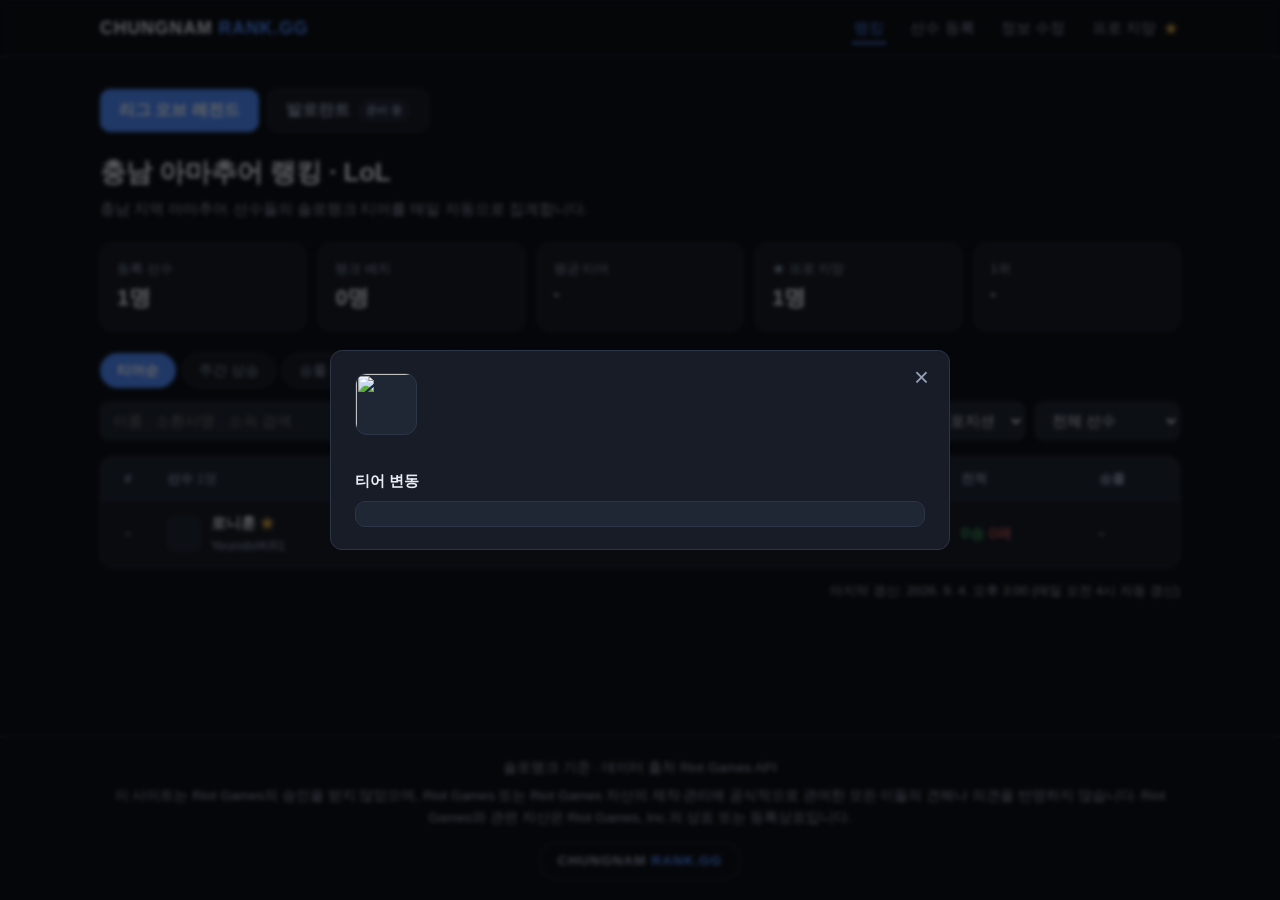
==== index.html @ f0574dc2 "feat: 선수 상세와 티어 변동 그래프 이름을 누르면 그 선수의 순위·전적·자유랭크와 함께 티어가 어떻게 움직였는지 선 그래프로 보여줍니다.  매일 새벽 쌓아두던 data/his" ====
<!DOCTYPE html>
<html lang="ko">
<head>
<meta charset="UTF-8">
<meta name="viewport" content="width=device-width, initial-scale=1">
<title>충남 아마추어 랭킹</title>
<meta name="description" content="충남 지역 아마추어 선수들의 솔로랭크 티어를 매일 자동으로 집계합니다. 등록하면 다음 날부터 랭킹에 오릅니다.">
<meta property="og:type" content="website">
<meta property="og:site_name" content="CHUNGNAM RANK.GG">
<meta property="og:locale" content="ko_KR">
<meta property="og:title" content="충남 아마추어 e스포츠 랭킹">
<meta property="og:description" content="충남 지역 아마추어 선수들의 솔로랭크 티어를 매일 자동으로 집계합니다. 등록하면 다음 날부터 랭킹에 오릅니다.">
<meta property="og:url" content="https://fishsda2-alt.github.io/cne-arena/">
<meta property="og:image" content="https://fishsda2-alt.github.io/cne-arena/assets/og.png">
<meta property="og:image:width" content="1200">
<meta property="og:image:height" content="630">
<meta name="twitter:card" content="summary_large_image">
<link rel="canonical" href="https://fishsda2-alt.github.io/cne-arena/">
<link rel="stylesheet" href="css/style.css">
</head>
<body>

<header class="site-header">
  <div class="container">
    <a class="logo" href="index.html" id="siteName">CHUNGNAM <span>RANK.GG</span></a>
    <nav>
      <a href="index.html" class="active">랭킹</a>
      <a href="register.html">선수 등록</a>
      <a href="edit.html">정보 수정</a>
      <a href="pro.html">프로 지망 <span class="star">★</span></a>
    </nav>
  </div>
</header>

<main>
  <div class="container">
    <!-- 종목 선택 — js/config.js 의 GAMES 목록을 읽어 ranking.js가 그립니다 -->
    <nav class="game-tabs" id="gameTabs" aria-label="종목 선택"></nav>

    <div class="page-title">
      <h1 id="pageTitle">충남 아마추어 랭킹</h1>
      <p id="pageDesc"></p>
    </div>

    <!-- 아직 열지 않은 종목을 골랐을 때 표 대신 나옵니다 -->
    <section class="card notice-card" id="gameNotice" hidden>
      <h2 id="noticeTitle"></h2>
      <div id="noticeBody"></div>
    </section>

    <div id="liveArea">

    <section class="stats">
      <div class="stat"><div class="k">등록 선수</div><div class="v" id="sTotal">-</div></div>
      <div class="stat"><div class="k">랭크 배치</div><div class="v" id="sRanked">-</div></div>
      <div class="stat"><div class="k">평균 티어</div><div class="v small" id="sAvg">-</div></div>
      <div class="stat"><div class="k">★ 프로 지망</div><div class="v" id="sPro">-</div></div>
      <div class="stat"><div class="k">1위</div><div class="v small" id="sTop">-</div></div>
    </section>

    <section class="card dist" id="distBox" hidden>
      <h2>티어 분포 <span id="distNote"></span></h2>
      <div id="dist" class="bars"></div>
    </section>

    <div class="tabs">
      <button data-sort="tier" class="active">티어순</button>
      <button data-sort="weekly">주간 상승</button>
      <button data-sort="winrate">승률 (20판 이상)</button>
      <button data-sort="games">판수</button>
      <button data-sort="flex" class="flex-only">자유랭크</button>
    </div>

    <div class="controls">
      <input type="search" id="q" placeholder="이름 · 소환사명 · 소속 검색">
      <select id="fTeam"><option value="">전체 소속</option></select>
      <select id="fRegion"><option value="">전체 지역</option></select>
      <select id="fPosition"><option value="">전체 포지션</option></select>
      <select id="fPro">
        <option value="">전체 선수</option>
        <option value="pro">★ 프로 지망만</option>
      </select>
    </div>

    <div class="table-wrap">
      <table>
        <thead>
          <tr>
            <th class="rank-no">#</th>
            <th>선수 <span id="count" style="font-weight:400"></span></th>
            <th class="hide-sm">소속</th>
            <th class="hide-sm">포지션</th>
            <th>티어</th>
            <th id="thExtra">어제 대비</th>
            <th class="hide-sm">전적</th>
            <th>승률</th>
          </tr>
        </thead>
        <tbody id="tbody"></tbody>
      </table>
      <div class="empty" id="empty" style="display:none">불러오는 중…</div>
    </div>

      <p class="updated" id="updated"></p>
    </div>
  </div>
</main>

<!-- 선수 상세 — 표에서 이름을 누르면 열립니다 -->
<div class="modal" id="pModal" hidden>
  <div class="modal-back" id="pBack"></div>
  <div class="modal-card" role="dialog" aria-modal="true" aria-labelledby="pName">
    <button class="modal-x" id="pClose" type="button" aria-label="닫기">&times;</button>

    <div class="p-head">
      <img id="pIcon" src="" alt="">
      <div class="p-who">
        <div class="p-name"><span id="pName"></span><span id="pBadges"></span></div>
        <div class="p-id" id="pId"></div>
        <div class="p-meta" id="pMeta"></div>
      </div>
    </div>

    <div class="p-stats" id="pStats"></div>

    <h3 class="p-h3">티어 변동 <span id="pChartNote"></span></h3>
    <div id="pChart" class="p-chart"></div>
  </div>
</div>


<footer class="site-footer">
  <div class="container">
    <p><span id="basis">솔로랭크 기준</span> · 데이터 출처 Riot Games API</p>
    <p style="margin-top:6px">
      이 사이트는 Riot Games의 승인을 받지 않았으며, Riot Games 또는 Riot Games 자산의
      제작·관리에 공식적으로 관여한 모든 이들의 견해나 의견을 반영하지 않습니다.
      Riot Games와 관련 자산은 Riot Games, Inc.의 상표 또는 등록상표입니다.
    </p>
    <p style="margin-top:14px">
      <a class="brand-btn" href="admin.html">CHUNGNAM <span>RANK.GG</span></a>
    </p>
  </div>
</footer>

<script src="js/config.js"></script>
<script src="js/analytics.js"></script>
<script src="js/detail.js"></script>
<script src="js/ranking.js"></script>
</body>
</html>
---- css/style.css ----
/* ===== 충남 아마추어 랭킹 ===== */
:root {
  --bg: #0d1017;
  --surface: #171c26;
  --surface-2: #1f2634;
  --border: #2b3547;
  --text: #e8ecf4;
  --text-dim: #93a0b8;
  --accent: #4f8cff;
  --accent-hover: #6da1ff;
  --gold: #d5a54a;
  --up: #4cd97b;
  --down: #ff6b6b;
  --radius: 12px;
}

* { margin: 0; padding: 0; box-sizing: border-box; }

body {
  font-family: "Segoe UI", "Malgun Gothic", "맑은 고딕", sans-serif;
  background: var(--bg);
  color: var(--text);
  line-height: 1.6;
  min-height: 100vh;
  display: flex;
  flex-direction: column;
}

a { color: var(--accent); }
.container { width: min(1080px, 94%); margin: 0 auto; }

/* ----- 헤더 ----- */
.site-header {
  background: rgba(13, 16, 23, 0.95);
  border-bottom: 1px solid var(--border);
  position: sticky; top: 0; z-index: 20;
  backdrop-filter: blur(6px);
}
.site-header .container {
  display: flex; align-items: center; justify-content: space-between;
  padding: 14px 0; gap: 12px;
}
.logo { font-weight: 800; font-size: 1.1rem; letter-spacing: 1px; text-decoration: none; color: var(--text); }
.logo span { color: var(--accent); }
.site-header nav a {
  color: var(--text-dim); text-decoration: none; margin-left: 18px;
  font-size: 0.94rem; padding: 6px 2px; border-bottom: 2px solid transparent;
}
.site-header nav a:hover { color: var(--text); }
.site-header nav a.active { color: var(--accent); border-bottom-color: var(--accent); }

main { flex: 1; padding: 30px 0 60px; }

.page-title { margin-bottom: 22px; }
.page-title h1 { font-size: 1.6rem; margin-bottom: 4px; }
.page-title p { color: var(--text-dim); font-size: 0.95rem; }

/* ----- 종목 선택 ----- */
/* 정렬 탭(.tabs)보다 한 단계 위의 축이라, 더 크고 각지게 해서 구분합니다. */
.game-tabs { display: flex; gap: 8px; flex-wrap: wrap; margin: 2px 0 20px; }
.game-tabs button {
  display: inline-flex; align-items: center; gap: 8px;
  background: var(--surface); color: var(--text-dim);
  border: 1px solid var(--border); border-radius: 10px;
  padding: 10px 18px; font-size: 1rem; font-weight: 600;
  cursor: pointer; font-family: inherit;
  transition: color .15s, border-color .15s, background .15s;
}
.game-tabs button:hover { color: var(--text); border-color: var(--accent); }
.game-tabs button.active { background: var(--accent); border-color: var(--accent); color: #fff; }
.game-tabs .soon {
  font-size: 0.7rem; font-weight: 600; padding: 2px 7px; border-radius: 999px;
  background: var(--surface-2); color: var(--text-dim); border: 1px solid var(--border);
}
.game-tabs button.active .soon { background: rgba(255,255,255,.2); color: #fff; border-color: transparent; }
/* 폼 안에서 쓸 때 (등록·수정 페이지) */
.game-tabs.pick { margin: 0; }
.game-tabs.pick button { padding: 9px 16px; font-size: 0.94rem; }

/* 아직 열지 않은 종목 안내 */
.notice-card { border-left: 3px solid var(--accent); }
.notice-card p { margin-top: 10px; }

/* ----- 요약 카드 ----- */
.stats {
  display: grid; grid-template-columns: repeat(auto-fit, minmax(140px, 1fr));
  gap: 12px; margin-bottom: 22px;
}
.stat {
  background: var(--surface); border: 1px solid var(--border);
  border-radius: var(--radius); padding: 14px 16px;
}
.stat .k { color: var(--text-dim); font-size: 0.82rem; }
.stat .v { font-size: 1.35rem; font-weight: 700; margin-top: 2px; }
.stat .v.small { font-size: 1rem; font-weight: 600; }

/* ----- 컨트롤 ----- */
.controls {
  display: flex; flex-wrap: wrap; gap: 10px; margin-bottom: 16px;
}
.controls input, .controls select {
  background: var(--surface-2); color: var(--text);
  border: 1px solid var(--border); border-radius: 8px;
  padding: 9px 12px; font-size: 0.92rem; font-family: inherit;
}
.controls input { flex: 1 1 200px; min-width: 0; }
.controls input:focus, .controls select:focus { outline: none; border-color: var(--accent); }

.tabs { display: flex; gap: 6px; margin-bottom: 14px; flex-wrap: wrap; }
.tabs button {
  background: var(--surface); color: var(--text-dim);
  border: 1px solid var(--border); border-radius: 999px;
  padding: 7px 16px; font-size: 0.9rem; cursor: pointer; font-family: inherit;
}
.tabs button:hover { color: var(--text); }
.tabs button.active { background: var(--accent); border-color: var(--accent); color: #fff; font-weight: 600; }

/* 티어 분포 */
.card.dist { padding: 16px 20px; margin-bottom: 14px; }
.card.dist h2 { font-size: 0.95rem; margin-bottom: 2px; }
.card.dist h2 span { font-weight: 400; color: var(--text-dim); font-size: 0.85rem; margin-left: 6px; }

/* ----- 랭킹 표 ----- */
.table-wrap {
  background: var(--surface); border: 1px solid var(--border);
  border-radius: var(--radius); overflow: hidden;
}
table { width: 100%; border-collapse: collapse; }
thead th {
  background: var(--surface-2); color: var(--text-dim);
  font-size: 0.82rem; font-weight: 600; text-align: left;
  padding: 11px 12px; white-space: nowrap;
}
tbody td { padding: 11px 12px; border-top: 1px solid var(--border); font-size: 0.93rem; }
tbody tr:hover { background: rgba(79, 140, 255, 0.06); }

.rank-no { font-weight: 700; width: 54px; text-align: center; color: var(--text-dim); }
.rank-no.top1 { color: var(--gold); font-size: 1.1rem; }
.rank-no.top2 { color: #cfd6e4; }
.rank-no.top3 { color: #c08457; }

.player { display: flex; align-items: center; gap: 10px; min-width: 0; }
.player img, .player .noimg {
  width: 34px; height: 34px; border-radius: 8px; flex: none;
  background: var(--surface-2); border: 1px solid var(--border);
}
.player .who { min-width: 0; }
.player .nm { font-weight: 600; display: block; }
.player .id {
  color: var(--text-dim); font-size: 0.8rem;
  display: block; overflow: hidden; text-overflow: ellipsis; white-space: nowrap; max-width: 190px;
}

.tier { display: flex; align-items: center; gap: 7px; white-space: nowrap; }
.tier .dot { width: 9px; height: 9px; border-radius: 50%; flex: none; }
.tier .lp { color: var(--text-dim); font-size: 0.85rem; }

.delta { font-size: 0.85rem; white-space: nowrap; }
.delta.up { color: var(--up); }
.delta.down { color: var(--down); }
.delta.zero { color: var(--text-dim); }

.wl { white-space: nowrap; }
.wl .w { color: var(--up); }
.wl .l { color: var(--down); }
.wr { font-weight: 600; }
.wr.hi { color: var(--up); }
.wr.lo { color: var(--down); }

/* 프로 트라이아웃 희망 선수 표시 */
.star {
  color: var(--gold); margin-left: 4px; font-size: 0.95em;
  text-shadow: 0 0 6px rgba(213, 165, 74, 0.5); cursor: help;
}

.badge {
  display: inline-block; font-size: 0.72rem; padding: 1px 7px;
  border-radius: 999px; border: 1px solid var(--border);
  color: var(--text-dim); margin-left: 6px; vertical-align: middle;
}
.badge.hot { color: #ffb454; border-color: #6b4a1e; background: rgba(255,180,84,.1); }
.badge.stale { color: var(--text-dim); }

.empty { padding: 48px 20px; text-align: center; color: var(--text-dim); }
.updated { color: var(--text-dim); font-size: 0.83rem; margin-top: 12px; text-align: right; }

/* ----- 선수 상세 ----- */
.modal { position: fixed; inset: 0; z-index: 50; display: flex; align-items: center; justify-content: center; padding: 16px; }
.modal-back { position: absolute; inset: 0; background: rgba(0,0,0,.6); backdrop-filter: blur(2px); }
.modal-card {
  position: relative; width: min(620px, 100%); max-height: 88vh; overflow-y: auto;
  background: var(--surface); border: 1px solid var(--border);
  border-radius: var(--radius); padding: 22px 24px;
}
.modal-x {
  position: absolute; top: 10px; right: 12px; background: none; border: none;
  color: var(--text-dim); font-size: 1.6rem; line-height: 1; cursor: pointer; padding: 4px 8px;
}
.modal-x:hover { color: var(--text); }

.p-head { display: flex; gap: 14px; align-items: center; margin-bottom: 16px; }
.p-head img { width: 62px; height: 62px; border-radius: 12px; flex: none; background: var(--surface-2); border: 1px solid var(--border); }
.p-who { min-width: 0; }
.p-name { font-size: 1.25rem; font-weight: 800; }
.p-id { color: var(--text-dim); font-size: 0.86rem; }
.p-meta { color: var(--text-dim); font-size: 0.86rem; margin-top: 3px; }

.p-stats { display: grid; grid-template-columns: repeat(auto-fit, minmax(120px, 1fr)); gap: 10px; margin-bottom: 18px; }
.p-stats .s { background: var(--surface-2); border: 1px solid var(--border); border-radius: 10px; padding: 10px 12px; }
.p-stats .s .k { color: var(--text-dim); font-size: 0.78rem; }
.p-stats .s .v { font-weight: 700; margin-top: 2px; }
.p-stats .s .v.sm { font-size: 0.92rem; }

.p-h3 { font-size: 0.95rem; margin-bottom: 8px; }
.p-h3 span { font-weight: 400; color: var(--text-dim); font-size: 0.84rem; margin-left: 6px; }
.p-chart { background: var(--surface-2); border: 1px solid var(--border); border-radius: 10px; padding: 12px; }
.p-chart svg { display: block; width: 100%; height: auto; }
.p-chart .note { color: var(--text-dim); font-size: 0.88rem; text-align: center; padding: 22px 8px; }

/* 이름을 누를 수 있다는 표시 */
tbody tr.clickable { cursor: pointer; }
tbody tr.clickable:hover .nm { color: var(--accent); }

@media (max-width: 560px) {
  .modal-card { padding: 18px 16px; }
  .p-head img { width: 50px; height: 50px; }
}

/* ----- 카드 / 안내 ----- */
.card {
  background: var(--surface); border: 1px solid var(--border);
  border-radius: var(--radius); padding: 20px 22px; margin-bottom: 16px;
}
.card h2 { font-size: 1.1rem; margin-bottom: 10px; }
.card h3 { font-size: 0.98rem; margin: 16px 0 6px; }
.card p, .card li { color: var(--text-dim); font-size: 0.93rem; }
.card ol, .card ul { padding-left: 20px; }
.card li { margin: 4px 0; }
.card strong { color: var(--text); }

.card h2 .step-no {
  display: inline-flex; align-items: center; justify-content: center;
  width: 26px; height: 26px; border-radius: 50%;
  background: var(--accent); color: #fff;
  font-size: 0.86rem; font-weight: 700; margin-right: 8px;
  vertical-align: 2px;
}

.field { margin-bottom: 14px; }
.field label { display: block; font-size: 0.88rem; margin-bottom: 5px; color: var(--text-dim); }
.field input[type="text"], .field select {
  width: 100%; background: var(--surface-2); color: var(--text);
  border: 1px solid var(--border); border-radius: 8px;
  padding: 11px 12px; font-size: 1rem; font-family: inherit;
}
.field input:focus, .field select:focus { outline: none; border-color: var(--accent); }

.req, .opt {
  font-size: 0.72rem; padding: 1px 6px; border-radius: 999px;
  margin-left: 5px; vertical-align: 1px;
}
.req { background: rgba(255,107,107,.14); color: var(--down); }
.opt { background: var(--surface-2); color: var(--text-dim); }

.grid-2 { display: grid; grid-template-columns: 1fr 1fr; gap: 0 12px; }
@media (max-width: 560px) { .grid-2 { grid-template-columns: 1fr; } }

/* 체크박스 항목 */
.field.check label {
  display: flex; align-items: flex-start; gap: 9px;
  color: var(--text); font-size: 0.92rem; cursor: pointer; margin-bottom: 0;
}
.field.check input[type="checkbox"] {
  width: 18px; height: 18px; margin-top: 2px; flex: none;
  accent-color: var(--accent); cursor: pointer;
}

/* 입력 오류 문구 */
.err {
  display: none; color: var(--down); font-size: 0.84rem; margin-top: 5px;
}
.err.show { display: block; }

/* 제출 결과 */
.result-box {
  display: none; margin-top: 16px; padding: 16px 18px;
  border-radius: var(--radius); border: 1px solid var(--up);
  background: rgba(76, 217, 123, 0.08);
}
.result-box.show { display: block; }
.result-box.error { border-color: var(--down); background: rgba(255, 107, 107, 0.08); }
.result-box h3 { margin: 0 0 6px; font-size: 1rem; color: var(--up); }
.result-box.error h3 { color: var(--down); }
.result-box p { color: var(--text); font-size: 0.92rem; }

.mail-preview {
  margin-top: 12px; padding: 14px; border-radius: 8px;
  background: var(--bg); border: 1px solid var(--border);
  color: var(--text-dim); font-size: 0.85rem; line-height: 1.7;
  font-family: "Consolas", "D2Coding", monospace;
  white-space: pre-wrap; word-break: break-word;
  max-height: 420px; overflow-y: auto;
}

.mail-to {
  display: flex; align-items: center; gap: 12px; flex-wrap: wrap;
  background: var(--surface-2); border: 1px solid var(--border);
  border-radius: 8px; padding: 12px 14px;
  font-size: 1.05rem; font-weight: 600; word-break: break-all;
}
.btn-row { display: flex; gap: 10px; margin-top: 14px; flex-wrap: wrap; }
.copied {
  display: none; margin-top: 10px; color: var(--up); font-size: 0.88rem;
}
.copied.show { display: block; }

.btn {
  display: inline-block; background: var(--accent); color: #fff;
  border: none; border-radius: 8px; padding: 11px 22px;
  font-size: 0.96rem; font-weight: 600; cursor: pointer;
  text-decoration: none; font-family: inherit;
}
.btn:hover { background: var(--accent-hover); }
.btn.ghost { background: transparent; border: 1px solid var(--border); color: var(--text); }
.btn.btn-lg { width: 100%; padding: 14px 22px; font-size: 1.05rem; margin-top: 6px; }
.btn.btn-sm { padding: 6px 14px; font-size: 0.85rem; }
.btn:disabled { opacity: .5; cursor: not-allowed; }
.btn.btn-danger { background: var(--down); }
.btn.btn-danger:hover { background: #ff8585; }

/* 되돌릴 수 없는 동작 앞의 경고 */
.danger-note {
  border: 1px solid var(--down);
  background: rgba(255, 107, 107, 0.08);
  border-radius: var(--radius); padding: 14px 18px; margin-bottom: 18px;
  font-size: 0.92rem; color: var(--text-dim); line-height: 1.7;
}
.danger-note strong { color: var(--text); }

.icon-result {
  display: none; margin-top: 14px; padding: 16px;
  background: var(--surface-2); border: 1px solid var(--border); border-radius: var(--radius);
  align-items: center; gap: 16px;
}
.icon-result.show { display: flex; }
.icon-result img {
  width: 84px; height: 84px; border-radius: 12px; flex: none;
  border: 2px solid var(--accent);
}
.icon-result .n { font-size: 1.5rem; font-weight: 800; color: var(--accent); }
.icon-result .t { color: var(--text-dim); font-size: 0.9rem; }
.hint { color: var(--down); font-size: 0.88rem; margin-top: 8px; display: none; }
.hint.show { display: block; }

.notice {
  border-left: 3px solid var(--accent);
  background: rgba(79, 140, 255, 0.07);
  padding: 12px 16px; border-radius: 0 8px 8px 0; margin: 12px 0;
  font-size: 0.9rem; color: var(--text-dim);
}

/* 푸터의 브랜드 버튼 — 운영 현황 페이지 입구 */
.brand-btn {
  display: inline-block; text-decoration: none;
  border: 1px solid var(--border); border-radius: 999px;
  padding: 7px 18px; color: var(--text-dim);
  font-weight: 800; letter-spacing: 1px; font-size: 0.85rem;
}
.brand-btn span { color: var(--accent); }
.brand-btn:hover { color: var(--text); border-color: var(--accent); }

/* ----- 운영 현황 ----- */
/* 관리 부분은 '운영자 도구'를 열었을 때만 보입니다 (화면 정리용이지 잠금이 아닙니다) */
body:not(.manage) .manage-only { display: none !important; }
.foot-note { color: var(--text-dim); font-size: 0.86rem; margin-top: 12px; }
.foot-note a { color: var(--text-dim); }
.foot-note a:hover { color: var(--accent); }

.admin-grid { gap: 0 16px; }
.bars { display: flex; flex-direction: column; gap: 8px; margin-top: 10px; }
.bar { display: grid; grid-template-columns: 88px 1fr 38px; align-items: center; gap: 10px; }
.bar .bl { font-size: 0.86rem; color: var(--text-dim); overflow: hidden; text-overflow: ellipsis; white-space: nowrap; }
.bar .bt { background: var(--surface-2); border-radius: 999px; height: 10px; overflow: hidden; }
.bar .bf { display: block; height: 100%; background: var(--accent); border-radius: 999px; }
.bar .bn { font-size: 0.86rem; font-weight: 700; text-align: right; }

.chip {
  display: inline-block; font-size: 0.76rem; padding: 2px 8px; border-radius: 999px;
  border: 1px solid var(--border); color: var(--text-dim); background: var(--surface-2);
  white-space: nowrap;
}
.chip.ok { color: var(--up); border-color: rgba(76,217,123,.4); }
.chip.warn { color: var(--gold); border-color: rgba(213,165,74,.4); }
.ops { white-space: nowrap; }
.ops .btn { margin-right: 4px; }
#tbody .nm { font-weight: 600; display: block; }
#tbody .id { color: var(--text-dim); font-size: 0.8rem; display: block; }

@media (max-width: 720px) {
  .admin-grid { grid-template-columns: 1fr; }
  .bar { grid-template-columns: 70px 1fr 32px; }
}

.site-footer {
  border-top: 1px solid var(--border); padding: 20px 0;
  color: var(--text-dim); font-size: 0.85rem; text-align: center;
}

/* ----- 모바일 ----- */
@media (max-width: 720px) {
  .site-header .container { flex-direction: column; align-items: flex-start; gap: 6px; }
  .site-header nav a { margin-left: 0; margin-right: 16px; }
  .game-tabs button { padding: 9px 14px; font-size: 0.94rem; }
  .hide-sm { display: none; }
  .table-wrap { overflow-x: auto; }
  tbody td, thead th { padding: 9px 7px; font-size: 0.86rem; }
  .player img, .player .noimg { width: 28px; height: 28px; }
  .player .id { max-width: 96px; font-size: 0.75rem; }
  .rank-no { width: 34px; }
  /* 좁은 화면에서는 티어·변동 표기가 줄바꿈되도록 허용 (가로 스크롤 방지) */
  .tier, .delta { white-space: normal; }
  .tier { gap: 5px; }
}
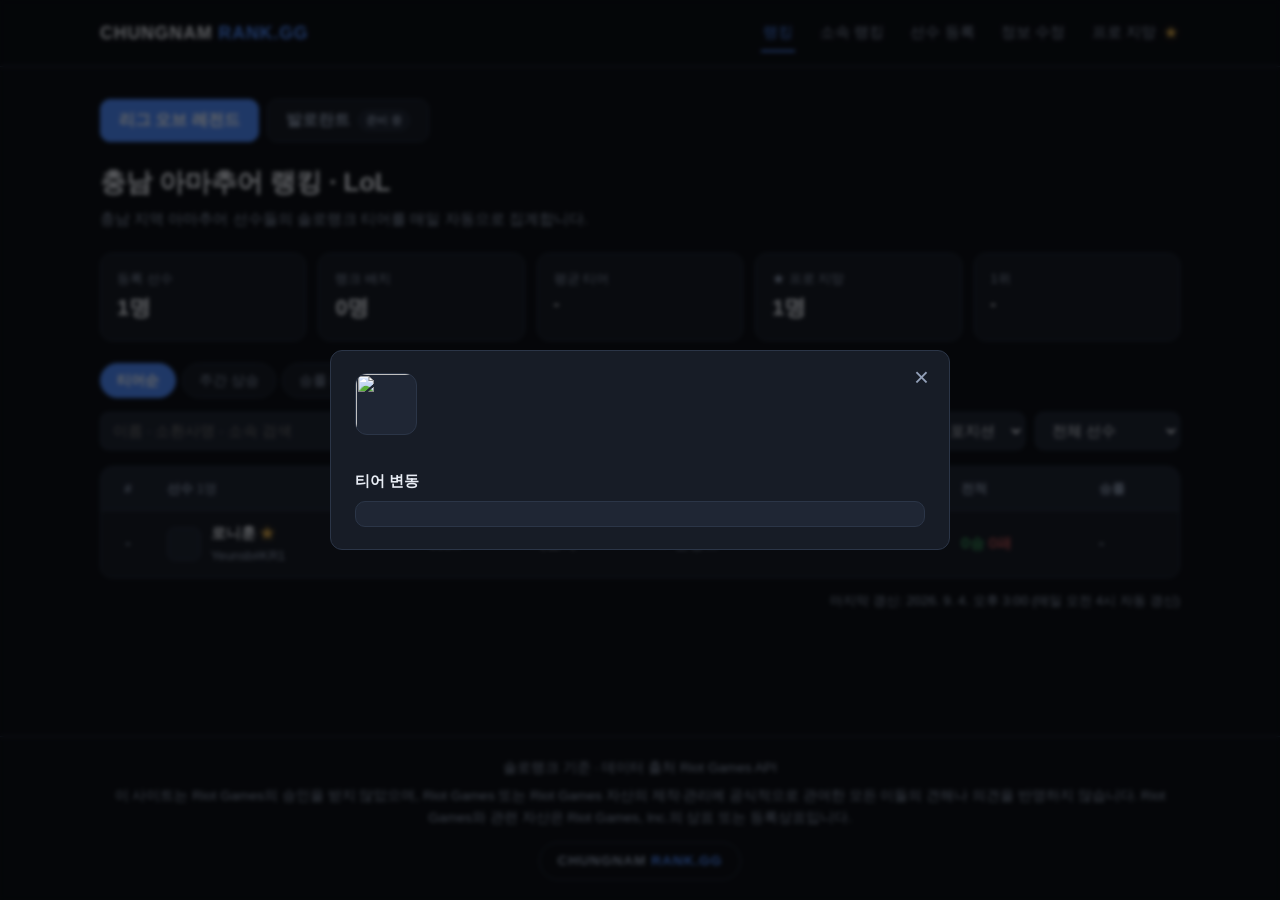
==== commit 36c03300: "feat: 소속·지역 랭킹 학교·클럽 단위, 시·군 단위 순위를 따로 봅니다. 지역 아마추어 씬에서는 선수가 한 명씩 오는 것보다 팀이 통째로 오는 편이 흔해서, "우리 학교가 몇" ====
--- a/index.html
+++ b/index.html
@@ -25,6 +25,7 @@
     <a class="logo" href="index.html" id="siteName">CHUNGNAM <span>RANK.GG</span></a>
     <nav>
       <a href="index.html" class="active">랭킹</a>
+      <a href="teams.html">소속 랭킹</a>
       <a href="register.html">선수 등록</a>
       <a href="edit.html">정보 수정</a>
       <a href="pro.html">프로 지망 <span class="star">★</span></a>
--- a/css/style.css
+++ b/css/style.css
@@ -45,6 +45,8 @@
 .site-header nav a {
   color: var(--text-dim); text-decoration: none; margin-left: 18px;
   font-size: 0.94rem; padding: 6px 2px; border-bottom: 2px solid transparent;
+  /* 좁은 화면에서 메뉴가 두 줄이 되더라도 낱말 가운데서 끊기지 않게 */
+  white-space: nowrap; display: inline-block;
 }
 .site-header nav a:hover { color: var(--text); }
 .site-header nav a.active { color: var(--accent); border-bottom-color: var(--accent); }
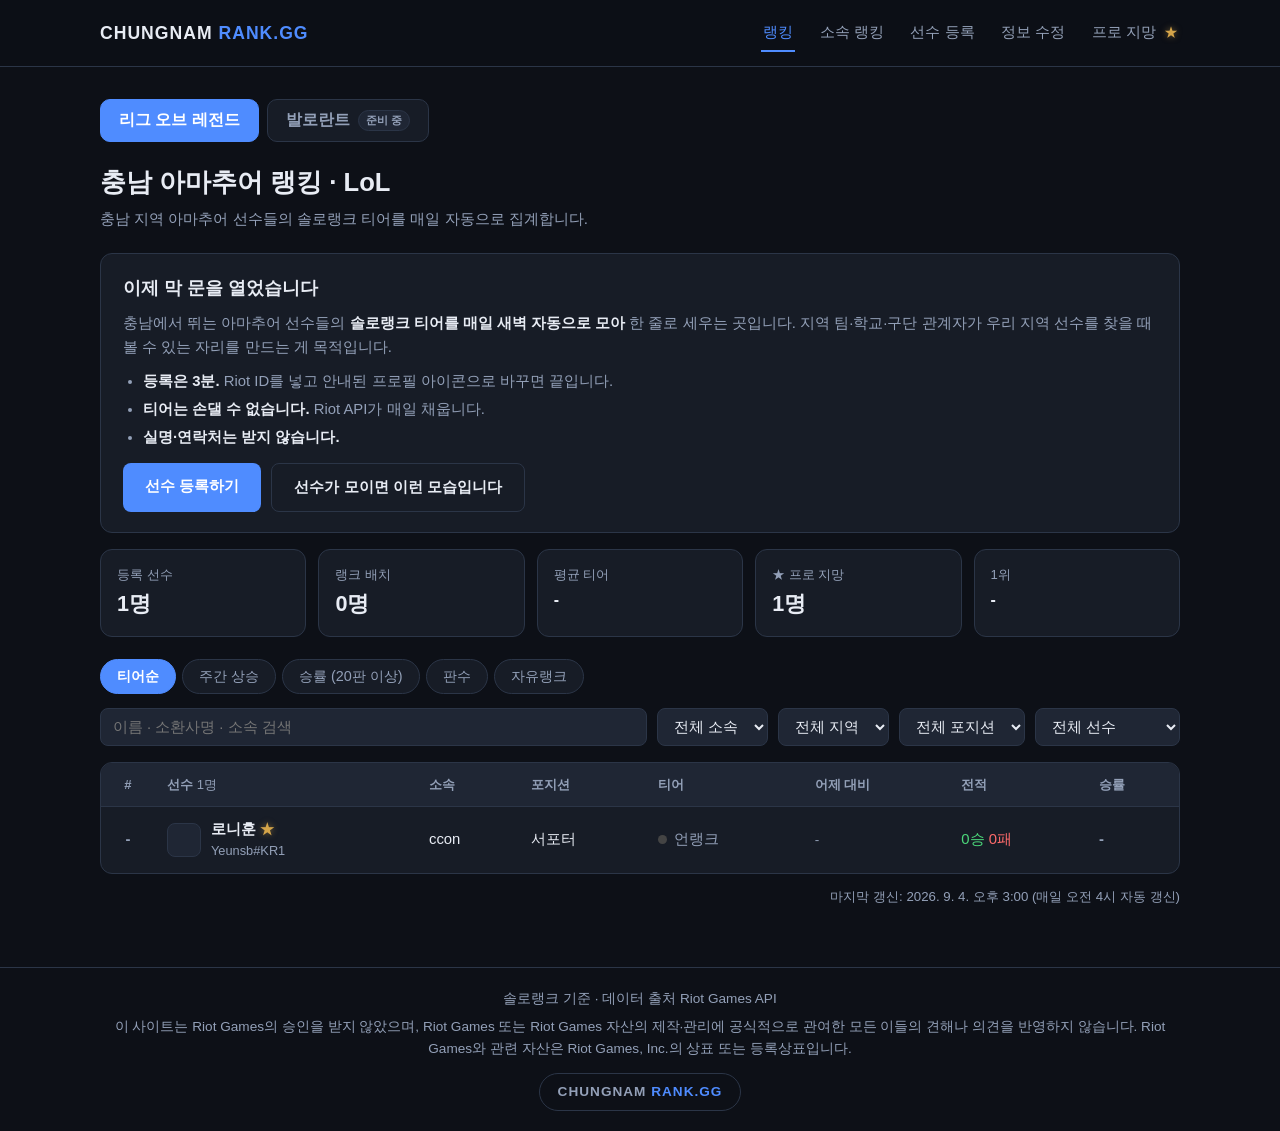
==== commit c4b3d858: "feat: 예시 데이터 배너와 '이제 막 문을 열었습니다' 안내 선수가 아직 1명이라 첫 화면이 비어 보이는 문제를, 가짜 선수를 넣는 대신 화면으로 풉니다.  - 예시 화면(?s" ====
--- a/index.html
+++ b/index.html
@@ -50,6 +50,36 @@
     </section>
 
     <div id="liveArea">
+
+      <!-- 예시 데이터를 보고 있을 때. 표시가 없으면 조작으로 오해받을 수 있습니다 -->
+      <div class="sample-bar" id="sampleBar" hidden>
+        <div>
+          <strong>예시 화면입니다.</strong>
+          아래 선수들은 <strong>실재하지 않는 가짜 데이터</strong>로,
+          선수가 모이면 어떤 모습인지 보여주기 위한 것입니다.
+        </div>
+        <a class="btn btn-sm" href="index.html">실제 랭킹 보기</a>
+      </div>
+
+      <!-- 아직 선수가 적을 때. 빈 표만 있으면 무슨 곳인지 알 수가 없습니다 -->
+      <section class="card intro-card" id="introCard" hidden>
+        <h2>이제 막 문을 열었습니다</h2>
+        <p>
+          충남에서 뛰는 아마추어 선수들의 <strong>솔로랭크 티어를 매일 새벽 자동으로 모아</strong>
+          한 줄로 세우는 곳입니다. 지역 팀·학교·구단 관계자가 우리 지역 선수를 찾을 때
+          볼 수 있는 자리를 만드는 게 목적입니다.
+        </p>
+        <ul>
+          <li><strong>등록은 3분.</strong> Riot ID를 넣고 안내된 프로필 아이콘으로 바꾸면 끝입니다.</li>
+          <li><strong>티어는 손댈 수 없습니다.</strong> Riot API가 매일 채웁니다.</li>
+          <li><strong>실명·연락처는 받지 않습니다.</strong></li>
+        </ul>
+        <div class="btn-row">
+          <a class="btn" href="register.html">선수 등록하기</a>
+          <a class="btn ghost" href="index.html?sample">선수가 모이면 이런 모습입니다</a>
+        </div>
+      </section>
+
 
     <section class="stats">
       <div class="stat"><div class="k">등록 선수</div><div class="v" id="sTotal">-</div></div>
--- a/css/style.css
+++ b/css/style.css
@@ -16,6 +16,12 @@
 
 * { margin: 0; padding: 0; box-sizing: border-box; }
 
+/* hidden 속성이 항상 이기게 합니다.
+   브라우저 기본값은 [hidden]{display:none} 인데 우선순위가 가장 낮아서,
+   .modal{display:flex} 처럼 display 를 지정한 클래스가 있으면 그냥 무시됩니다.
+   실제로 상세 모달이 늘 떠 있는 사고가 났습니다. */
+[hidden] { display: none !important; }
+
 body {
   font-family: "Segoe UI", "Malgun Gothic", "맑은 고딕", sans-serif;
   background: var(--bg);
@@ -116,6 +122,22 @@
 }
 .tabs button:hover { color: var(--text); }
 .tabs button.active { background: var(--accent); border-color: var(--accent); color: #fff; font-weight: 600; }
+
+/* 예시 데이터를 보고 있다는 표시 */
+.sample-bar {
+  display: flex; align-items: center; justify-content: space-between; gap: 14px;
+  flex-wrap: wrap; margin-bottom: 14px; padding: 12px 16px;
+  border: 1px solid var(--gold); border-radius: var(--radius);
+  background: rgba(213, 165, 74, 0.1);
+  color: var(--text-dim); font-size: 0.9rem; line-height: 1.6;
+}
+.sample-bar strong { color: var(--gold); }
+.sample-bar .btn { background: var(--gold); color: #1b1405; flex: none; }
+.sample-bar .btn:hover { background: #e8bd63; }
+
+/* 아직 선수가 적을 때의 안내 */
+.intro-card { border-left: 3px solid var(--accent); }
+.intro-card ul { margin-top: 10px; }
 
 /* 티어 분포 */
 .card.dist { padding: 16px 20px; margin-bottom: 14px; }
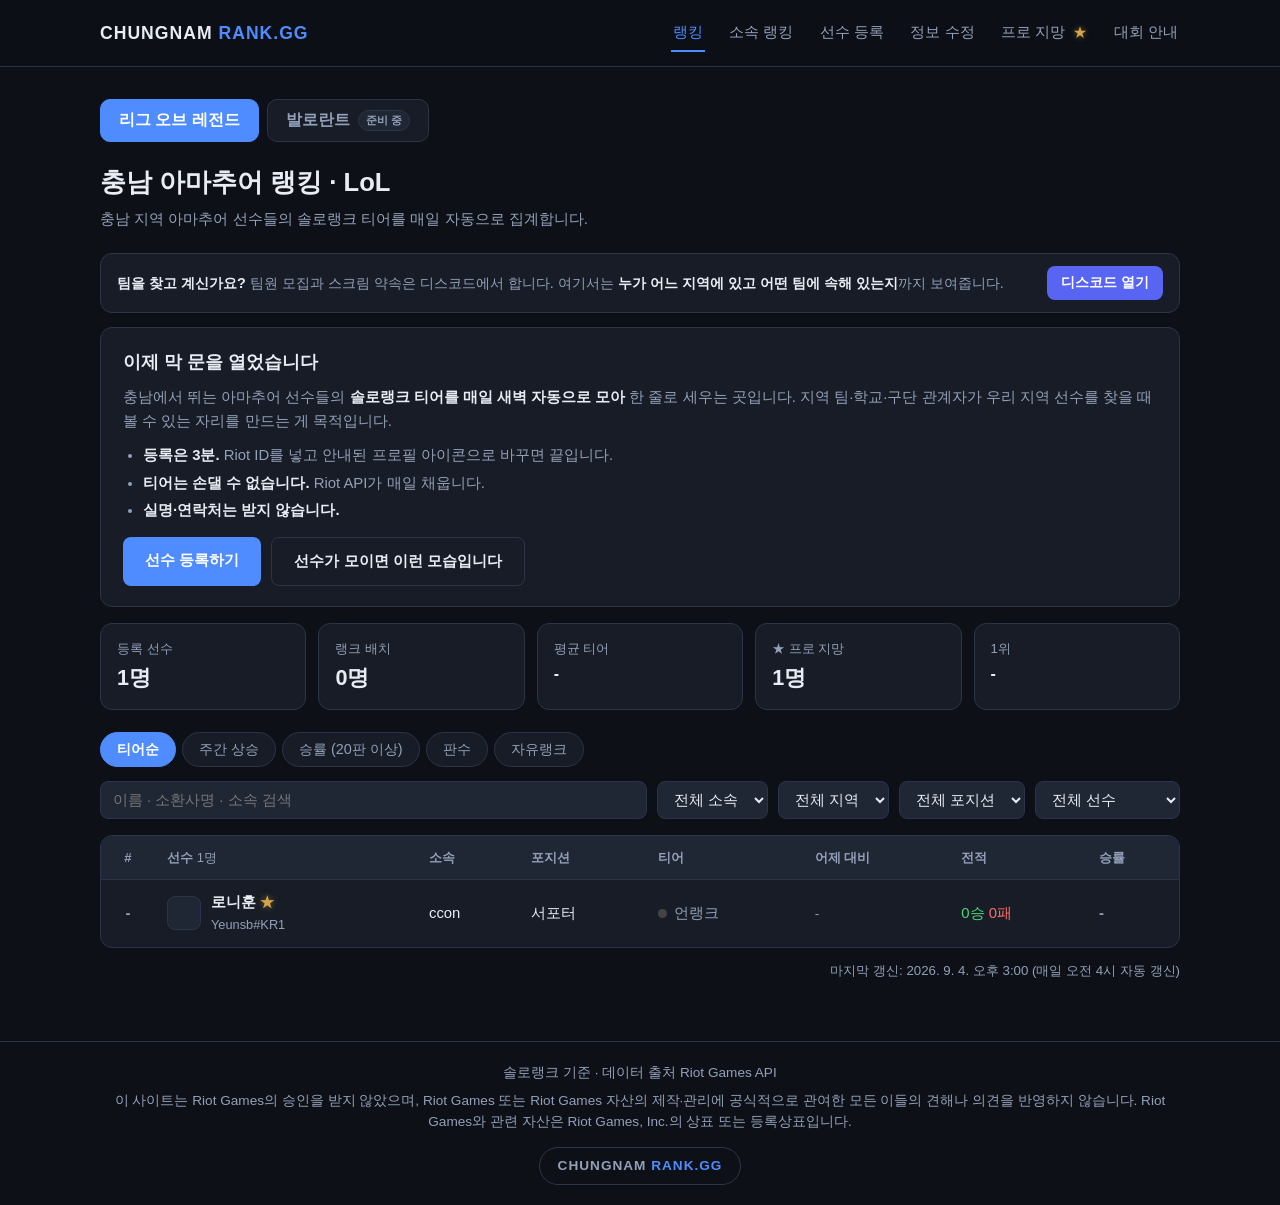
==== commit 8175ec11: "refactor: 대회 안내를 전용 페이지로 (메뉴 맨 오른쪽) 랭킹 첫 화면에 얹어두니 표 위가 복잡했습니다. 페이지를 따로 두니 지난 대회까지 담을 수 있어서 오히려 내용이 늘" ====
--- a/index.html
+++ b/index.html
@@ -29,6 +29,7 @@
       <a href="register.html">선수 등록</a>
       <a href="edit.html">정보 수정</a>
       <a href="pro.html">프로 지망 <span class="star">★</span></a>
+      <a href="events.html">대회 안내</a>
     </nav>
   </div>
 </header>
@@ -60,6 +61,8 @@
         </div>
         <a class="btn btn-sm" href="index.html">실제 랭킹 보기</a>
       </div>
+
+      <div class="discord-bar" id="discordBar" hidden></div>
 
       <!-- 아직 선수가 적을 때. 빈 표만 있으면 무슨 곳인지 알 수가 없습니다 -->
       <section class="card intro-card" id="introCard" hidden>
@@ -176,6 +179,7 @@
 
 <script src="js/config.js"></script>
 <script src="js/analytics.js"></script>
+<script src="js/events.js"></script>
 <script src="js/detail.js"></script>
 <script src="js/ranking.js"></script>
 </body>
--- a/css/style.css
+++ b/css/style.css
@@ -123,6 +123,67 @@
 .tabs button:hover { color: var(--text); }
 .tabs button.active { background: var(--accent); border-color: var(--accent); color: #fff; font-weight: 600; }
 
+/* 소속 랭킹 — 펼친 팀원 목록 */
+#tbody tr.clickable .more {
+  color: var(--text-dim); font-size: 0.78rem; margin-left: 8px; opacity: 0; transition: opacity .15s;
+}
+#tbody tr.clickable:hover .more, #tbody tr.clickable.open .more { opacity: 1; }
+#tbody tr.clickable.open .more::after { content: " 접기"; }
+#tbody tr.clickable.open .more { font-size: 0; }
+#tbody tr.clickable.open .more::after { font-size: 0.78rem; }
+tr.roster td { background: var(--bg); padding: 10px 12px; }
+.roster-list { display: grid; grid-template-columns: repeat(auto-fill, minmax(210px, 1fr)); gap: 8px; }
+.rm {
+  display: flex; align-items: center; gap: 8px; text-decoration: none;
+  background: var(--surface-2); border: 1px solid var(--border);
+  border-radius: 8px; padding: 8px 11px; color: var(--text); font-size: 0.88rem;
+}
+.rm:hover { border-color: var(--accent); }
+.rm-name { font-weight: 600; }
+.rm-pos { color: var(--text-dim); font-size: 0.8rem; }
+.rm-tier { margin-left: auto; color: var(--text-dim); font-size: 0.8rem; white-space: nowrap; }
+
+/* ----- 대회 안내 ----- */
+.ev-box h2 { font-size: 1rem; margin-bottom: 12px; }
+.ev-list { display: flex; flex-direction: column; gap: 12px; }
+.ev {
+  display: flex; gap: 14px; align-items: stretch;
+  background: var(--surface-2); border: 1px solid var(--border);
+  border-radius: 10px; padding: 14px 16px;
+}
+.ev-poster { width: 84px; border-radius: 8px; object-fit: cover; flex: none; align-self: flex-start; }
+.ev-body { min-width: 0; flex: 1; }
+.ev-top { display: flex; align-items: center; gap: 8px; flex-wrap: wrap; }
+.ev-name { font-weight: 700; font-size: 1rem; }
+.ev-meta { color: var(--text-dim); font-size: 0.86rem; margin-top: 4px; }
+.ev-note { color: var(--text-dim); font-size: 0.88rem; margin-top: 6px; }
+.ev-foot { display: flex; align-items: center; gap: 10px; flex-wrap: wrap; margin-top: 10px; }
+.ev-apply { font-size: 0.84rem; color: var(--gold); }
+.ev-apply.done { color: var(--text-dim); }
+
+.ev-box + .ev-box { margin-top: 16px; }
+.ev-box .empty { padding: 28px 12px; }
+/* 지난 대회는 눈에 덜 띄게 — 있다는 것만 알면 됩니다 */
+.ev-list.past .ev { opacity: .62; }
+.ev-list.past .ev:hover { opacity: 1; }
+
+/* 팀 모집은 디스코드에서 */
+.discord-bar {
+  display: flex; align-items: center; justify-content: space-between; gap: 14px;
+  flex-wrap: wrap; margin-bottom: 14px; padding: 12px 16px;
+  border: 1px solid var(--border); border-radius: var(--radius);
+  background: var(--surface); color: var(--text-dim);
+  font-size: 0.9rem; line-height: 1.6;
+}
+.discord-bar strong { color: var(--text); }
+.discord-bar .btn { background: #5865f2; flex: none; }
+.discord-bar .btn:hover { background: #6b77f5; }
+
+@media (max-width: 560px) {
+  .ev { flex-direction: column; }
+  .ev-poster { width: 100%; max-height: 180px; }
+}
+
 /* 예시 데이터를 보고 있다는 표시 */
 .sample-bar {
   display: flex; align-items: center; justify-content: space-between; gap: 14px;
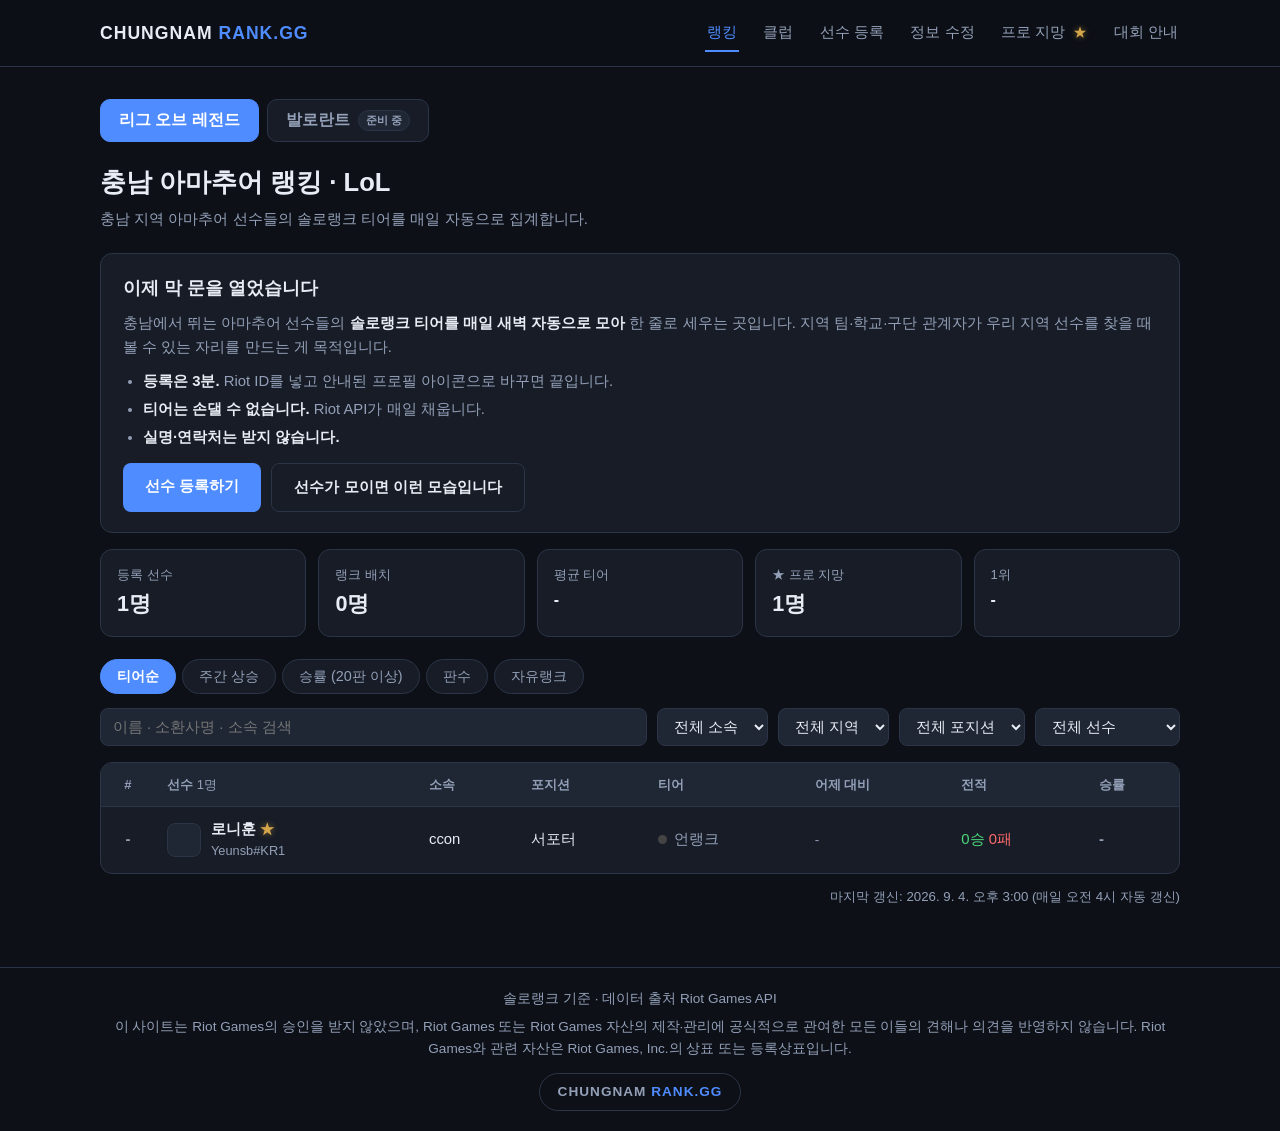
==== commit 78bfc8c4: "refactor: 메뉴 '클럽'으로 개명, 디스코드 안내 정리, 대회 검색 - 상단 메뉴 '소속 랭킹' → '클럽'. 페이지 제목·토글·표 머리도 함께 맞췄습니다.   등록 폼의 " ====
--- a/index.html
+++ b/index.html
@@ -25,7 +25,7 @@
     <a class="logo" href="index.html" id="siteName">CHUNGNAM <span>RANK.GG</span></a>
     <nav>
       <a href="index.html" class="active">랭킹</a>
-      <a href="teams.html">소속 랭킹</a>
+      <a href="teams.html">클럽</a>
       <a href="register.html">선수 등록</a>
       <a href="edit.html">정보 수정</a>
       <a href="pro.html">프로 지망 <span class="star">★</span></a>
@@ -61,8 +61,6 @@
         </div>
         <a class="btn btn-sm" href="index.html">실제 랭킹 보기</a>
       </div>
-
-      <div class="discord-bar" id="discordBar" hidden></div>
 
       <!-- 아직 선수가 적을 때. 빈 표만 있으면 무슨 곳인지 알 수가 없습니다 -->
       <section class="card intro-card" id="introCard" hidden>
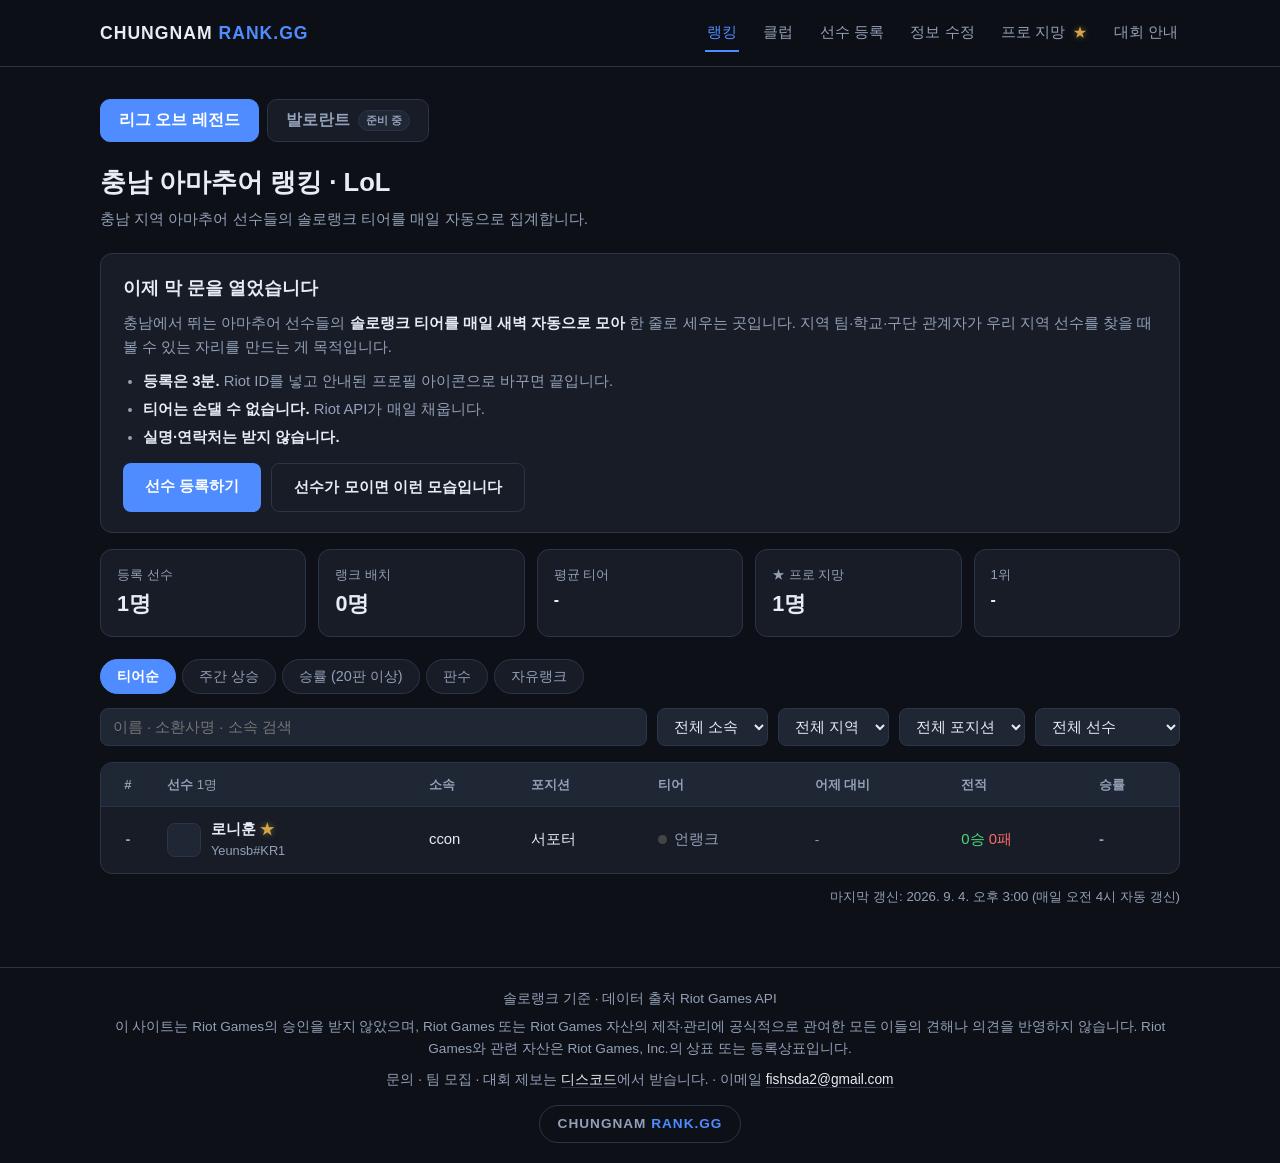
==== commit 73fe4318: "chore: 예시 대회 삭제, 푸터에 문의 안내 추가 - data/events.json 을 비웠습니다. 대회 안내는 이제 "지금은 안내할 대회가   없습니다 / 알고 계신 대회가 " ====
--- a/index.html
+++ b/index.html
@@ -169,6 +169,7 @@
       제작·관리에 공식적으로 관여한 모든 이들의 견해나 의견을 반영하지 않습니다.
       Riot Games와 관련 자산은 Riot Games, Inc.의 상표 또는 등록상표입니다.
     </p>
+    <p class="footer-contact" id="footerContact"></p>
     <p style="margin-top:14px">
       <a class="brand-btn" href="admin.html">CHUNGNAM <span>RANK.GG</span></a>
     </p>
@@ -177,6 +178,7 @@
 
 <script src="js/config.js"></script>
 <script src="js/analytics.js"></script>
+<script src="js/site.js"></script>
 <script src="js/events.js"></script>
 <script src="js/detail.js"></script>
 <script src="js/ranking.js"></script>
--- a/css/style.css
+++ b/css/style.css
@@ -486,6 +486,10 @@
   .bar { grid-template-columns: 70px 1fr 32px; }
 }
 
+.footer-contact { margin-top: 10px; font-size: 0.86rem; }
+.footer-contact a { color: var(--text); text-decoration: none; border-bottom: 1px solid var(--border); }
+.footer-contact a:hover { color: var(--accent); border-bottom-color: var(--accent); }
+
 .site-footer {
   border-top: 1px solid var(--border); padding: 20px 0;
   color: var(--text-dim); font-size: 0.85rem; text-align: center;
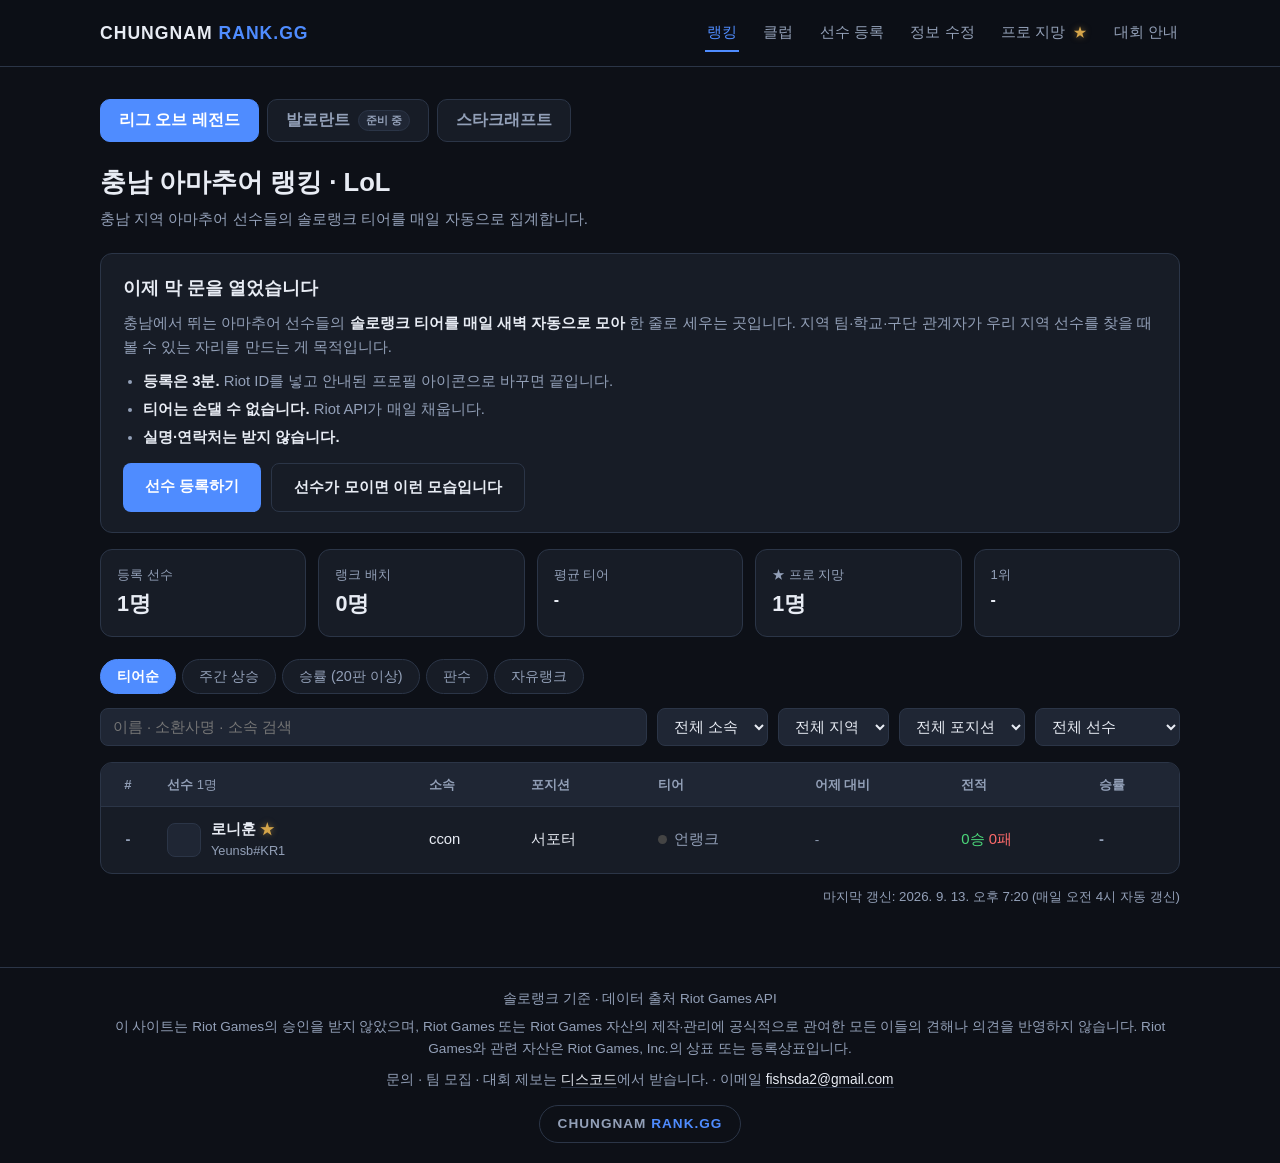
==== commit db24a731: "feat: 스타크래프트 종목 추가 — 래더 스크린샷 본인 등록 - scr.html: 스크린샷을 브라우저 안에서 인식(tesseract.js) → 선수가 대조·확인 → 숫자만 전송 " ====
--- a/index.html
+++ b/index.html
@@ -82,16 +82,29 @@
       </section>
 
 
+      <!-- 본인 등록 종목(스타크래프트)일 때만 — 값의 성격과 어디서 올리는지 -->
+      <section class="card notice-card" id="scrIntro" hidden>
+        <h2>선수 본인이 올린 래더 기록입니다</h2>
+        <p>
+          스타크래프트: 리마스터는 블리자드가 래더 정보를 외부에 열어 두지 않아 자동으로 가져올 수 없습니다.
+          선수가 래더 화면 스크린샷을 보고 직접 확인해 올린 값이며,
+          이름 옆 <span class="badge self">본인 등록 / 날짜</span> 는 마지막으로 올린 날입니다.
+        </p>
+        <div class="btn-row">
+          <a class="btn" id="scrIntroBtn" href="scr.html">스타크래프트 등록 · 갱신하기</a>
+        </div>
+      </section>
+
     <section class="stats">
       <div class="stat"><div class="k">등록 선수</div><div class="v" id="sTotal">-</div></div>
-      <div class="stat"><div class="k">랭크 배치</div><div class="v" id="sRanked">-</div></div>
-      <div class="stat"><div class="k">평균 티어</div><div class="v small" id="sAvg">-</div></div>
-      <div class="stat"><div class="k">★ 프로 지망</div><div class="v" id="sPro">-</div></div>
+      <div class="stat"><div class="k" id="kRanked">랭크 배치</div><div class="v" id="sRanked">-</div></div>
+      <div class="stat"><div class="k" id="kAvg">평균 티어</div><div class="v small" id="sAvg">-</div></div>
+      <div class="stat" id="statPro"><div class="k">★ 프로 지망</div><div class="v" id="sPro">-</div></div>
       <div class="stat"><div class="k">1위</div><div class="v small" id="sTop">-</div></div>
     </section>
 
     <section class="card dist" id="distBox" hidden>
-      <h2>티어 분포 <span id="distNote"></span></h2>
+      <h2><span id="distTitle">티어 분포</span> <span id="distNote"></span></h2>
       <div id="dist" class="bars"></div>
     </section>
 
@@ -121,8 +134,8 @@
             <th class="rank-no">#</th>
             <th>선수 <span id="count" style="font-weight:400"></span></th>
             <th class="hide-sm">소속</th>
-            <th class="hide-sm">포지션</th>
-            <th>티어</th>
+            <th class="hide-sm" id="thPosition">포지션</th>
+            <th id="thTier">티어</th>
             <th id="thExtra">어제 대비</th>
             <th class="hide-sm">전적</th>
             <th>승률</th>
@@ -163,12 +176,13 @@
 
 <footer class="site-footer">
   <div class="container">
-    <p><span id="basis">솔로랭크 기준</span> · 데이터 출처 Riot Games API</p>
+    <p><span id="basis">솔로랭크 기준</span> · <span id="source">데이터 출처 Riot Games API</span></p>
     <p style="margin-top:6px">
       이 사이트는 Riot Games의 승인을 받지 않았으며, Riot Games 또는 Riot Games 자산의
       제작·관리에 공식적으로 관여한 모든 이들의 견해나 의견을 반영하지 않습니다.
       Riot Games와 관련 자산은 Riot Games, Inc.의 상표 또는 등록상표입니다.
     </p>
+    <p style="margin-top:6px" id="gameLegal" hidden></p>
     <p class="footer-contact" id="footerContact"></p>
     <p style="margin-top:14px">
       <a class="brand-btn" href="admin.html">CHUNGNAM <span>RANK.GG</span></a>
--- a/css/style.css
+++ b/css/style.css
@@ -123,7 +123,7 @@
 .tabs button:hover { color: var(--text); }
 .tabs button.active { background: var(--accent); border-color: var(--accent); color: #fff; font-weight: 600; }
 
-/* 소속 랭킹 — 펼친 팀원 목록 */
+/* 클럽 랭킹 — 펼친 소속 선수 목록 */
 #tbody tr.clickable .more {
   color: var(--text-dim); font-size: 0.78rem; margin-left: 8px; opacity: 0; transition: opacity .15s;
 }
@@ -510,3 +510,73 @@
   .tier, .delta { white-space: normal; }
   .tier { gap: 5px; }
 }
+
+/* ══════════ 스타크래프트 (본인 등록 종목) ══════════ */
+
+/* 랭킹표 — 이름 옆 [본인 등록 / 09.14.] */
+.badge.self {
+  color: #7fd8c9; border-color: #1f5a52; background: rgba(30, 158, 140, .12);
+  white-space: nowrap;
+}
+/* 프로필 아이콘 자리에 종족 글자 */
+.player .race-chip {
+  width: 34px; height: 34px; border-radius: 8px; flex: none;
+  display: inline-flex; align-items: center; justify-content: center;
+  font-weight: 800; font-size: 0.95rem; color: #fff;
+  background: var(--surface-2); border: 1px solid var(--border);
+}
+.race-chip.t { background: #2f5fb3; border-color: #3d6fc4; }
+.race-chip.z { background: #7a3fa0; border-color: #8c4eb3; }
+.race-chip.p { background: #9a7a2a; border-color: #b08c34; }
+.race-chip.r { background: #4a5263; border-color: #5b6477; }
+tbody tr.row-flash { animation: rowFlash 2.4s ease-out 1; }
+@keyframes rowFlash { 0%, 30% { background: rgba(30, 158, 140, .22); } 100% { background: transparent; } }
+
+/* 등록 페이지 — 스크린샷 올리기 */
+.shot-drop {
+  display: flex; flex-direction: column; align-items: center; gap: 6px;
+  padding: 28px 16px; margin-top: 12px; text-align: center; cursor: pointer;
+  border: 2px dashed var(--border); border-radius: var(--radius);
+  background: var(--surface-2); color: var(--text-dim);
+  transition: border-color .15s, background .15s;
+}
+.shot-drop strong { color: var(--text); font-size: 1rem; }
+.shot-drop:hover, .shot-drop:focus, .shot-drop.over { border-color: var(--accent); outline: none; }
+.shot-drop.over { background: rgba(30, 158, 140, .08); }
+kbd {
+  display: inline-block; padding: 0 6px; border-radius: 4px; font-size: 0.8rem;
+  border: 1px solid var(--border); background: var(--surface); color: var(--text);
+  font-family: inherit;
+}
+
+.ocr-status { margin-top: 14px; }
+.ocr-msg { font-size: 0.9rem; color: var(--text); margin-bottom: 6px; }
+.ocr-status.warn .ocr-msg { color: #ffb454; }
+.ocr-bar { height: 6px; border-radius: 999px; background: var(--surface-2); overflow: hidden; }
+.ocr-bar span { display: block; height: 100%; width: 0; background: var(--accent); transition: width .2s; }
+
+.shot-grid { display: grid; grid-template-columns: minmax(0, 1.1fr) minmax(0, 1fr); gap: 18px; margin-top: 14px; }
+.shot-preview {
+  border: 1px solid var(--border); border-radius: var(--radius); overflow: auto;
+  background: #000; max-height: 460px;
+}
+.shot-preview img { display: block; width: 100%; height: auto; }
+
+.mark { font-size: 0.72rem; font-weight: 600; padding: 1px 7px; border-radius: 999px; margin-left: 4px; }
+.mark:empty { display: none; }
+.mark.auto { color: #7fd8c9; background: rgba(30, 158, 140, .14); }
+.mark.need { color: #ffb454; background: rgba(255, 180, 84, .12); }
+
+details.ocr-raw { margin-top: 12px; }
+details.ocr-raw summary { cursor: pointer; color: var(--text-dim); font-size: 0.88rem; }
+details.ocr-raw pre {
+  margin-top: 8px; padding: 12px; border-radius: 8px; max-height: 220px; overflow: auto;
+  background: var(--bg); border: 1px solid var(--border); color: var(--text-dim);
+  font-size: 0.8rem; white-space: pre-wrap; word-break: break-word;
+}
+
+@media (max-width: 720px) {
+  .shot-grid { grid-template-columns: 1fr; }
+  .shot-preview { max-height: 320px; }
+  .player .race-chip { width: 28px; height: 28px; font-size: 0.85rem; }
+}
